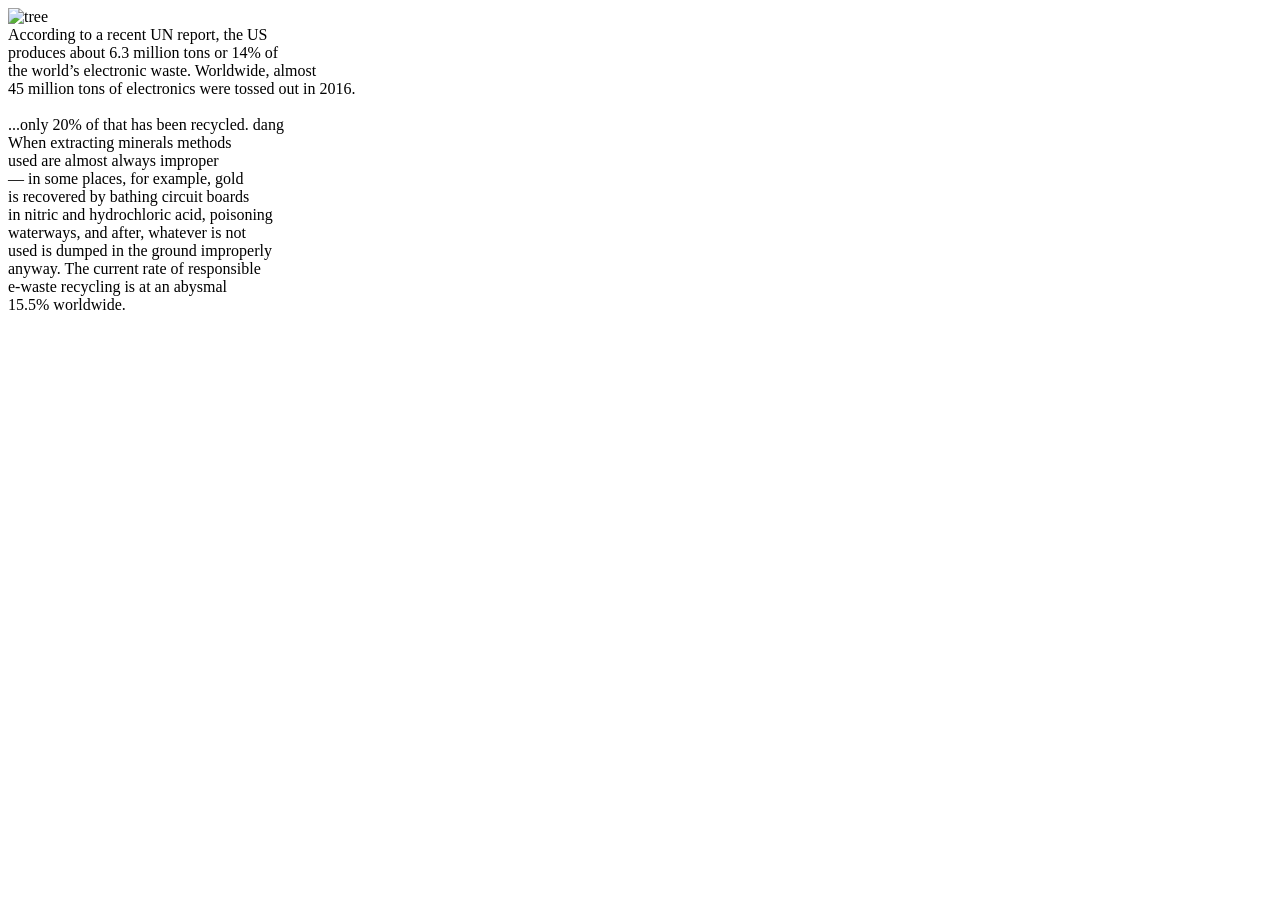
==== kd_dont_like_e-waste.html @ 38ab7802 "yikes" ====
<!DOCTYPE html>
<html>
<head>
    <meta charset='utf-8'>
    <title>ewaste_1</title>
    <link rel="stylesheet" type="text/css" href="/interactive2/css/wasted.css">
</head>
<body>
    <main>
        <img id=tree_photo src="" alt="tree">
        <div id=line>
        </div>
        <div id=text_1>
                According to a recent UN report, the US <br> produces about 6.3 million tons or 14% of<br> the world’s electronic waste. Worldwide, almost <br>45 million tons of electronics were tossed out in 2016. <br> 
                <br>
                ...only 20% of that has been recycled. dang
        </div>
        <div id=line_2>
        </div>
        <div id=text_2>
                When extracting minerals methods<br> used are almost always improper <br>— in some places, for example, gold <br>is recovered by bathing circuit boards<br> in nitric and hydrochloric acid, poisoning <br>waterways, and after, whatever is not<br> used is dumped in the ground improperly<br> anyway. The current rate of responsible <br>e-waste recycling is at an abysmal<br> 15.5% worldwide.
        </div>
    </div>
        <!-- <div id="orb"> -->
        </div>
        <!-- <div id="orbi"> -->
        </div>
        <!-- <div id="orbly"> -->
        </div>
    </main>
</body>
</html>
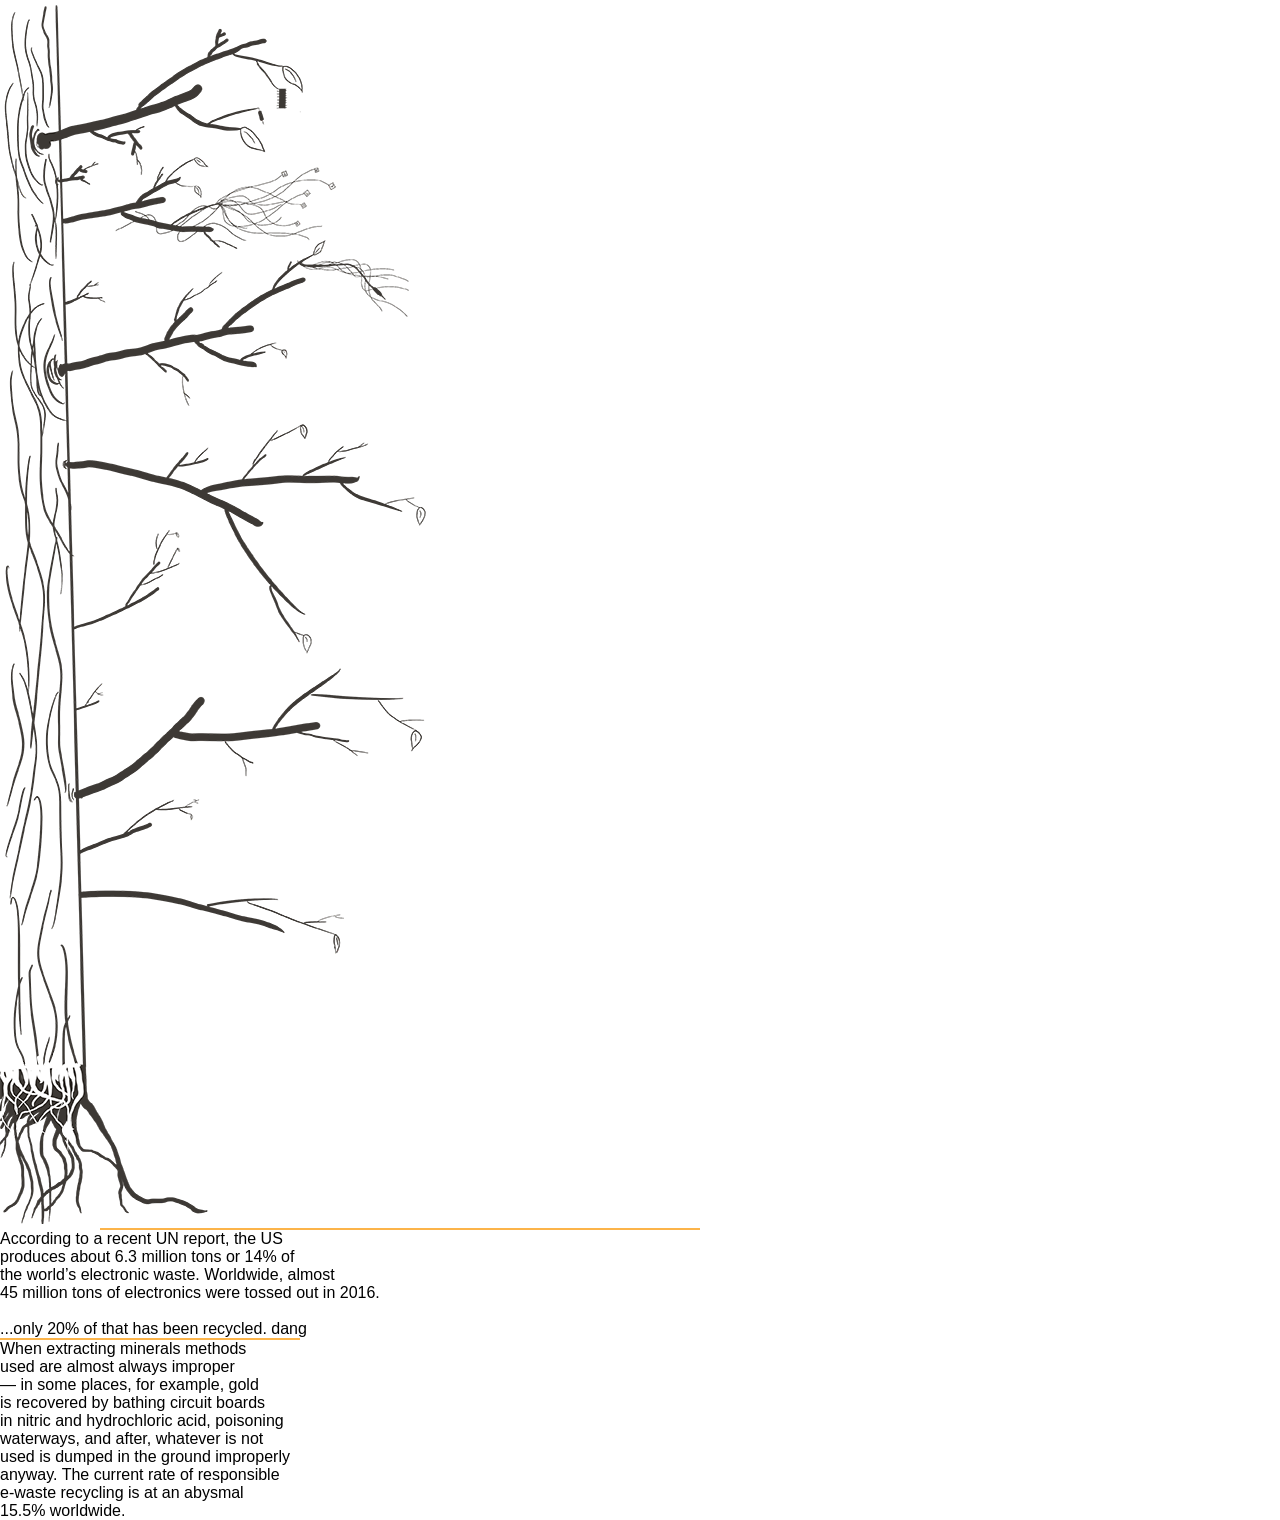
==== commit 328782b8: "goo" ====
--- a/kd_dont_like_e-waste.html
+++ b/kd_dont_like_e-waste.html
@@ -3,11 +3,11 @@
 <head>
     <meta charset='utf-8'>
     <title>ewaste_1</title>
-    <link rel="stylesheet" type="text/css" href="/interactive2/css/wasted.css">
+    <link rel="stylesheet" type="text/css" href="css/wasted.css">
 </head>
 <body>
     <main>
-        <img id=tree_photo src="" alt="tree">
+        <img id=tree_photo src="assets/tree_update.png" alt="tree">
         <div id=line>
         </div>
         <div id=text_1>
--- a/css/wasted.css
+++ b/css/wasted.css
@@ -0,0 +1,100 @@
+body {font-family: Arial, sans-serif;
+    font-weight: 900;
+    font-style: normal;
+    color: #fcb44a;
+    margin: 0;
+    padding: 0;
+    height: 100vh;
+    display: grid;
+    align-items: left;
+    justify-items: top;
+}
+
+#tree_photo {
+  margin-left:
+}
+
+#line {
+  width: 600px;
+  height: 2px;
+  background: #fcb44a;
+  margin-top: 0px;
+  margin-left: 100px;
+}
+
+#text_1 {
+  color: black;
+  font-weight: 300;
+  margin-left: 0px;
+  margin-top: 0px;
+}
+
+#line_2 {
+  width: 300px;
+  height: 2px;
+  background: #fcb44a;
+  margin-top: 0px;
+  margin-left: 0px;
+}
+
+#text_2 {
+  color: black;
+  font-weight: 300;
+  margin-left: 0px;
+  margin-top: 0px;
+}
+
+a:link {
+    font-family: helvetica;
+    color: black;
+    text-decoration: none;
+}
+
+a:hover {
+    color: blue !important;
+}
+
+#orb {
+    width: 200px;
+    height: 200px;
+    background: #fcb44a;
+    border-radius: 50%;
+    transition: transform 200ms;
+    display: inline-block;
+  }
+
+  #orb:hover {
+    color: #fcb44a;
+    transform: scale(1.08);
+  }
+
+  #orbi {
+    width: 100px;
+    height: 100px;
+    background: #3c3834;
+    border-radius: 50%;
+    transition: transform 200ms;
+    display: inline-block;
+  }
+
+  #orbi:hover {
+    color: #3c3834;
+    transform: scale(1.08);
+  }
+  #orbly {
+    width: 150px;
+    height: 150px;
+    background: #3c3834;
+    border-radius: 50%;
+    transition: transform 200ms;
+  }
+
+  #orbly:hover {
+    color: #3c3834;
+    transform: scale(1.08);
+  }
+
+
+h1 {
+
+}
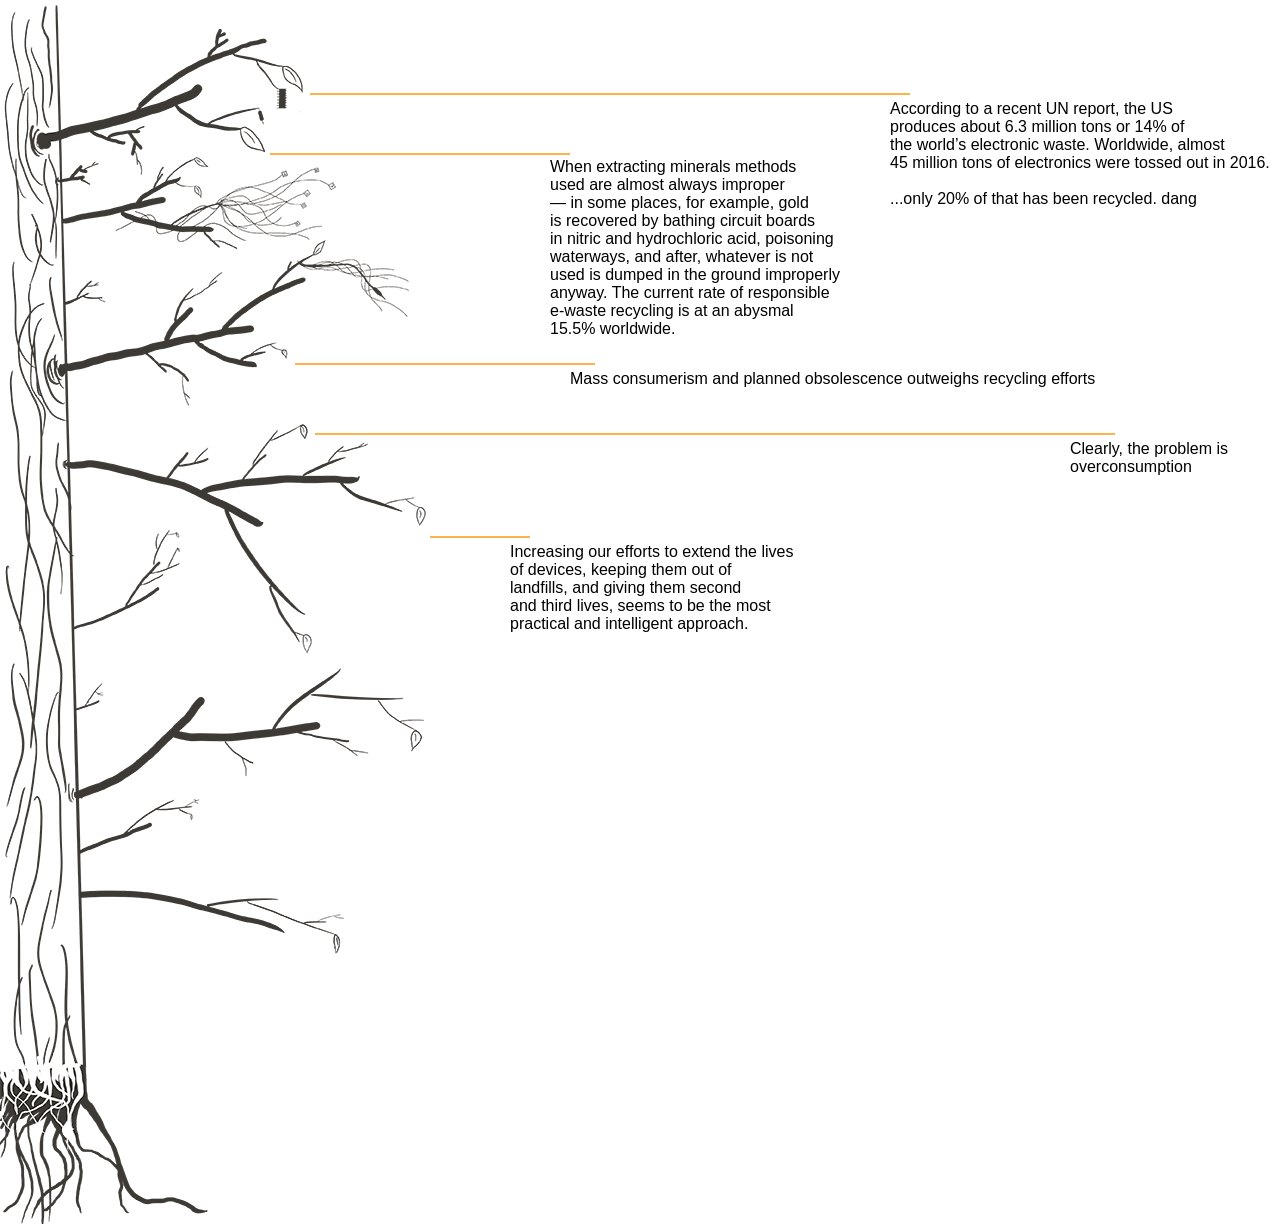
==== commit 53f52898: "egh" ====
--- a/kd_dont_like_e-waste.html
+++ b/kd_dont_like_e-waste.html
@@ -20,6 +20,21 @@
         <div id=text_2>
                 When extracting minerals methods<br> used are almost always improper <br>— in some places, for example, gold <br>is recovered by bathing circuit boards<br> in nitric and hydrochloric acid, poisoning <br>waterways, and after, whatever is not<br> used is dumped in the ground improperly<br> anyway. The current rate of responsible <br>e-waste recycling is at an abysmal<br> 15.5% worldwide.
         </div>
+        <div id=line_3>
+        </div>
+        <div id=text_3>
+            Mass consumerism and planned obsolescence outweighs recycling efforts<br>
+        </div>
+        <div id=line_4>
+        </div>
+        <div id=text_4>
+            Clearly, the problem is overconsumption<br>
+        </div>
+        <div id=line_5>
+        </div>
+        <div id=text_5>
+            Increasing our efforts to extend the lives<br> of devices, keeping them out of <br>landfills, and giving them second<br> and third lives, seems to be the most<br> practical and intelligent approach.<br>
+        </div>
     </div>
         <!-- <div id="orb"> -->
         </div>
--- a/css/wasted.css
+++ b/css/wasted.css
@@ -18,30 +18,75 @@
   width: 600px;
   height: 2px;
   background: #fcb44a;
-  margin-top: 0px;
-  margin-left: 100px;
+  margin-top: -1135px;
+  margin-left: 310px;
 }
 
 #text_1 {
   color: black;
   font-weight: 300;
-  margin-left: 0px;
-  margin-top: 0px;
+  margin-left: 890px;
+  margin-top: 5px;
 }
 
 #line_2 {
   width: 300px;
   height: 2px;
   background: #fcb44a;
-  margin-top: 0px;
-  margin-left: 0px;
+  margin-top: -55px;
+  margin-left: 270px;
 }
 
 #text_2 {
   color: black;
   font-weight: 300;
-  margin-left: 0px;
-  margin-top: 0px;
+  margin-left: 550px;
+  margin-top: 3px;
+}
+
+#line_3 {
+  width: 300px;
+  height: 2px;
+  background: #fcb44a;
+  margin-top: 25px;
+  margin-left: 295px;
+}
+
+#text_3 {
+  color: black;
+  font-weight: 300;
+  margin-left: 570px;
+  margin-top: 5px;
+}
+
+#line_4 {
+  width: 800px;
+  height: 2px;
+  background: #fcb44a;
+  margin-top: 45px;
+  margin-left: 315px;
+}
+
+#text_4 {
+  color: black;
+  font-weight: 300;
+  margin-left: 1070px;
+  margin-top: 5px;
+}
+
+#line_5 {
+  width: 100px;
+  height: 2px;
+  background: #fcb44a;
+  margin-top: 60px;
+  margin-left: 430px;
+}
+
+#text_5 {
+  color: black;
+  font-weight: 300;
+  margin-left: 510px;
+  margin-top: 5px;
 }
 
 a:link {
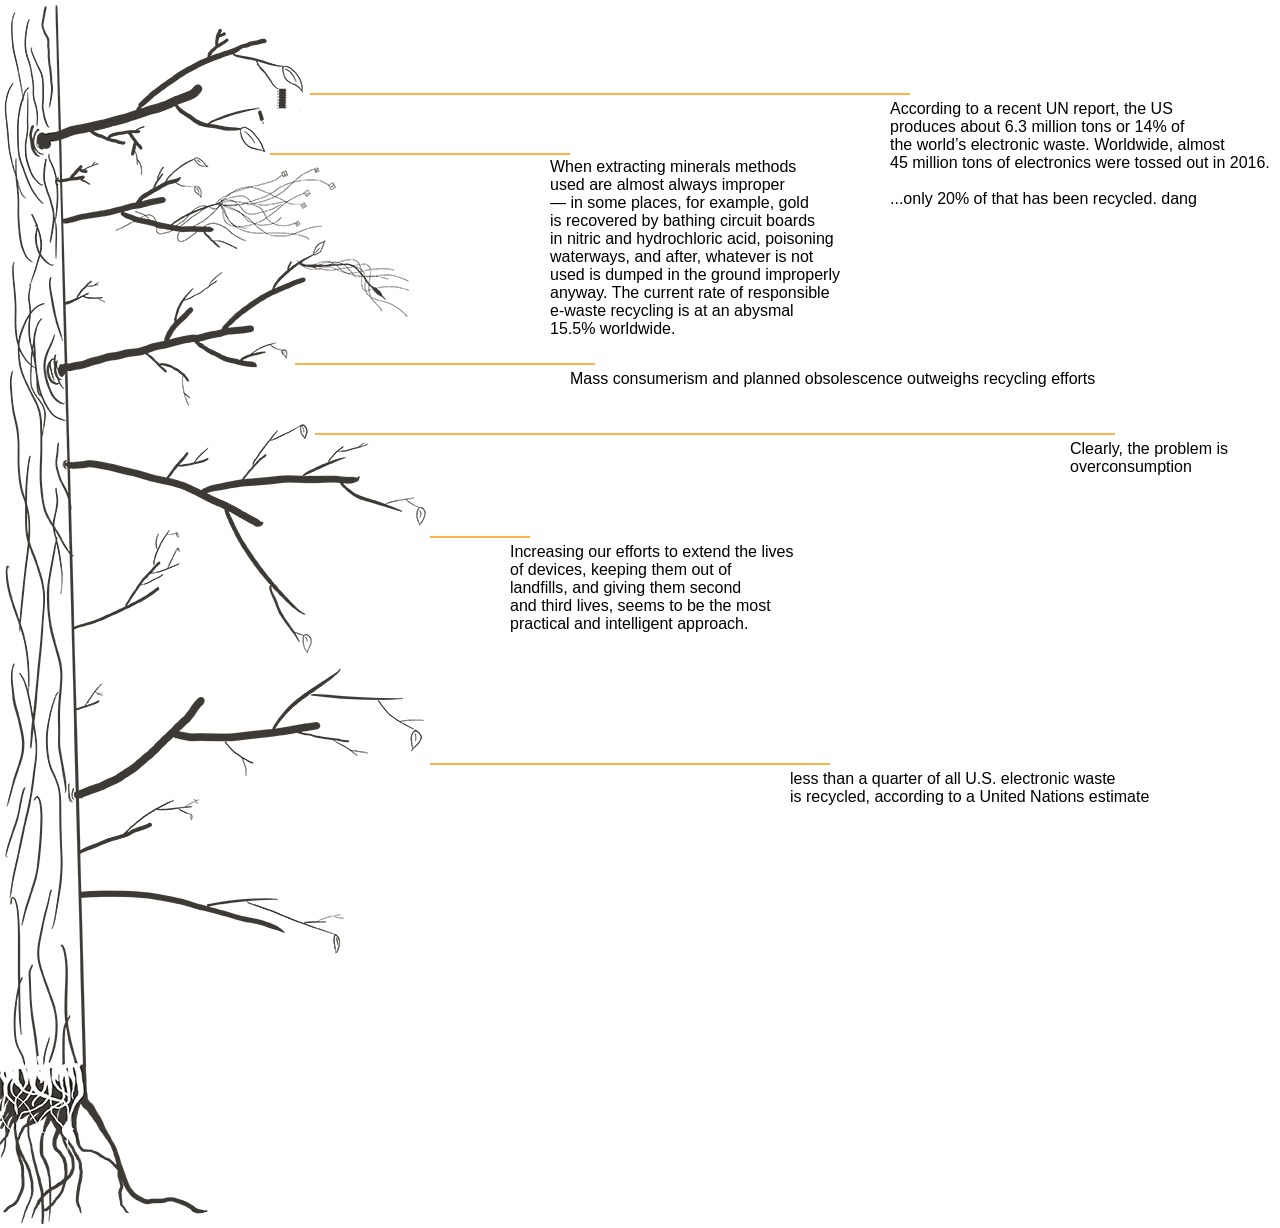
==== commit 6c7fcabc: "hah" ====
--- a/kd_dont_like_e-waste.html
+++ b/kd_dont_like_e-waste.html
@@ -35,6 +35,11 @@
         <div id=text_5>
             Increasing our efforts to extend the lives<br> of devices, keeping them out of <br>landfills, and giving them second<br> and third lives, seems to be the most<br> practical and intelligent approach.<br>
         </div>
+        <div id=line_6>
+        </div>
+        <div id=text_6>
+            less than a quarter of all U.S. electronic waste<br> is recycled, according to a United Nations estimate
+        </div>
     </div>
         <!-- <div id="orb"> -->
         </div>
--- a/css/wasted.css
+++ b/css/wasted.css
@@ -89,6 +89,21 @@
   margin-top: 5px;
 }
 
+#line_6 {
+  width: 400px;
+  height: 2px;
+  background: #fcb44a;
+  margin-top: 130px;
+  margin-left: 430px;
+}
+
+#text_6 {
+  color: black;
+  font-weight: 300;
+  margin-left: 790px;
+  margin-top: 5px;
+}
+
 a:link {
     font-family: helvetica;
     color: black;
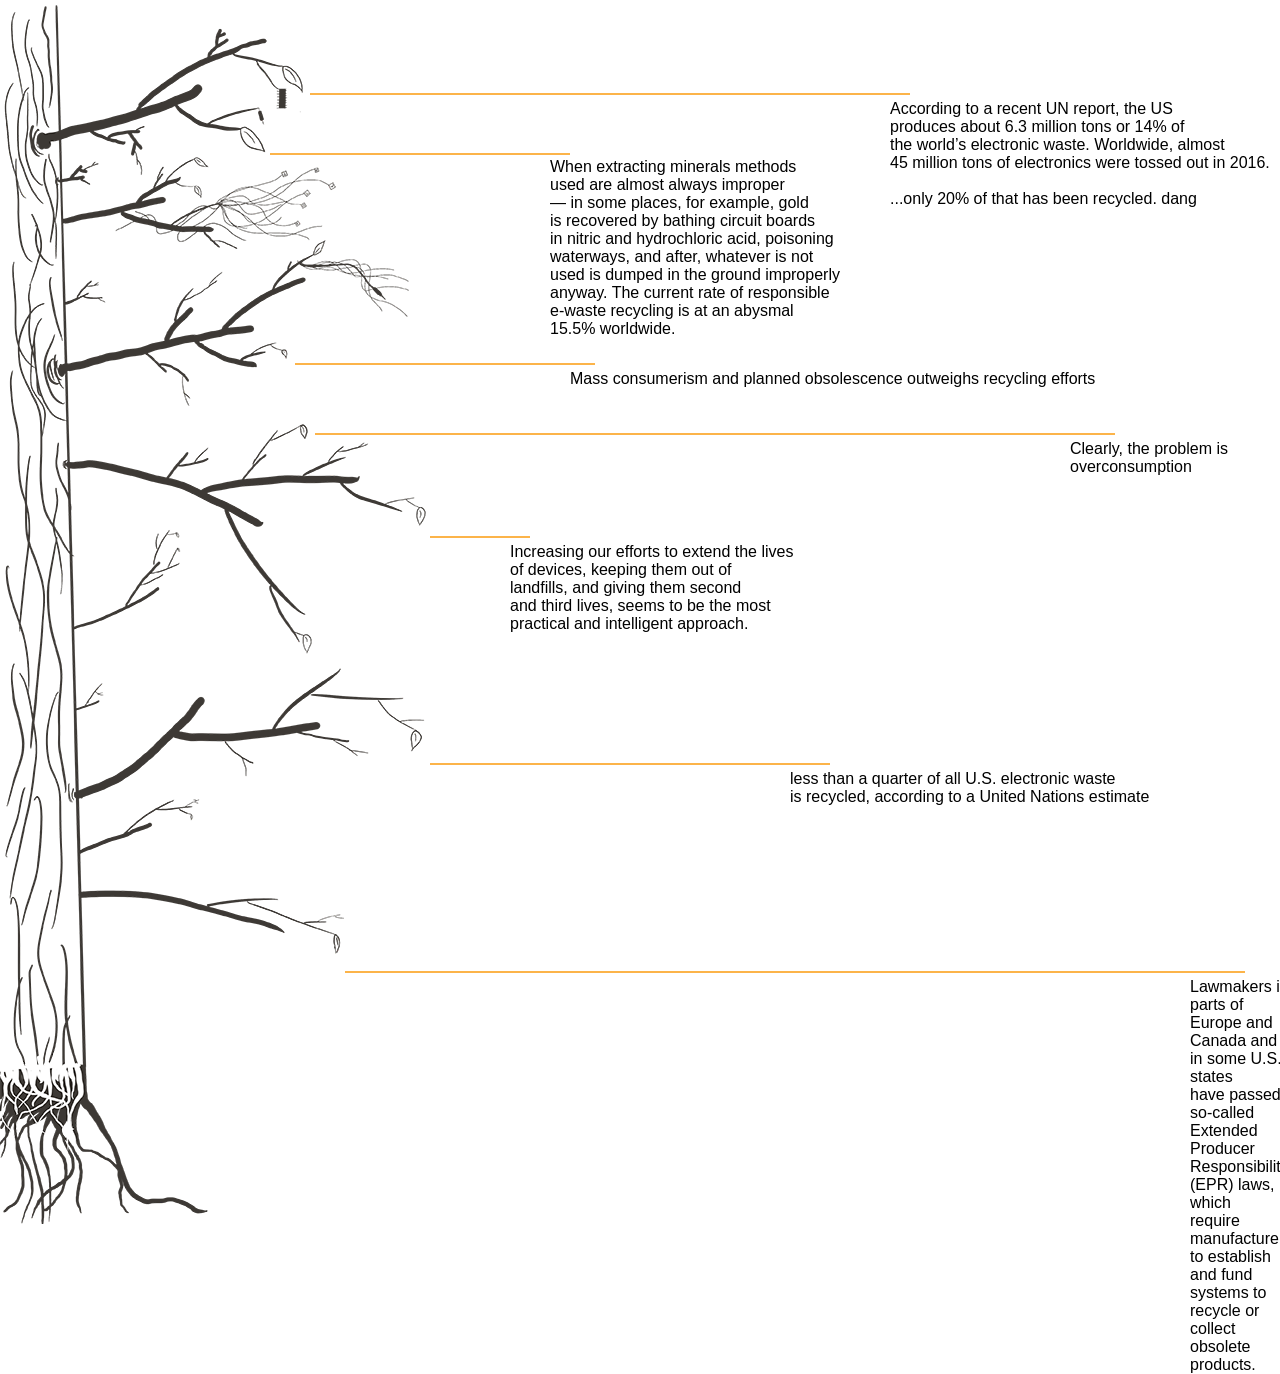
==== commit ade8efca: "gooooo" ====
--- a/kd_dont_like_e-waste.html
+++ b/kd_dont_like_e-waste.html
@@ -40,6 +40,11 @@
         <div id=text_6>
             less than a quarter of all U.S. electronic waste<br> is recycled, according to a United Nations estimate
         </div>
+        <div id=line_7>
+        </div>
+        <div id=text_7>
+            Lawmakers in parts of Europe and<br> Canada and in some U.S. states<br> have passed so-called Extended<br> Producer Responsibility (EPR) laws, which<br> require manufacturers to establish<br> and fund systems to recycle or collect<br> obsolete products.
+        </div>
     </div>
         <!-- <div id="orb"> -->
         </div>
--- a/css/wasted.css
+++ b/css/wasted.css
@@ -104,6 +104,21 @@
   margin-top: 5px;
 }
 
+#line_7 {
+  width: 900px;
+  height: 2px;
+  background: #fcb44a;
+  margin-top: 165px;
+  margin-left: 345px;
+}
+
+#text_7 {
+  color: black;
+  font-weight: 300;
+  margin-left: 1190px;
+  margin-top: 5px;
+}
+
 a:link {
     font-family: helvetica;
     color: black;
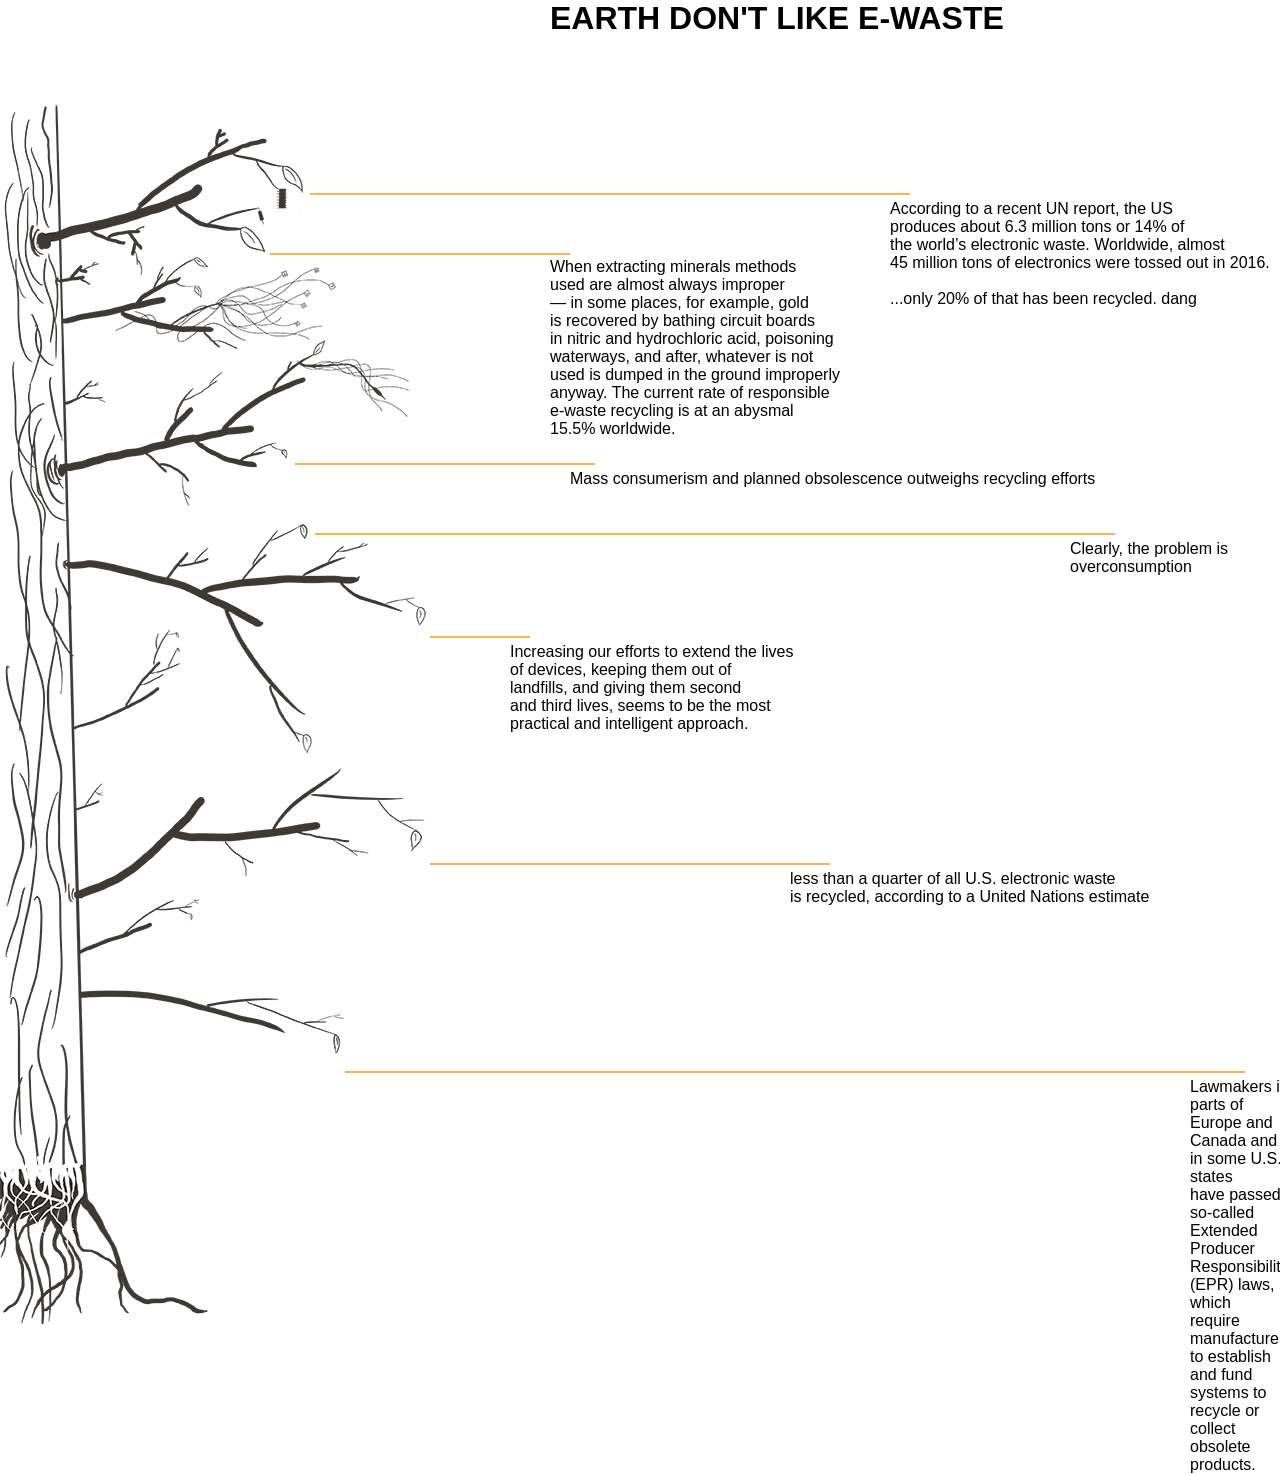
==== commit acb48d38: "gooah" ====
--- a/kd_dont_like_e-waste.html
+++ b/kd_dont_like_e-waste.html
@@ -7,6 +7,9 @@
 </head>
 <body>
     <main>
+        <h1>
+            EARTH DON'T LIKE E-WASTE
+        </h1>
         <img id=tree_photo src="assets/tree_update.png" alt="tree">
         <div id=line>
         </div>
--- a/css/wasted.css
+++ b/css/wasted.css
@@ -1,3 +1,17 @@
+h1 {
+  font-family: Arial, sans-serif;
+    font-weight: 900;
+    font-style: normal;
+    color: black;
+    margin: 0;
+    padding: 0;
+    height: 100vh;
+    display: grid;
+    align-items: left;
+    justify-items: top;
+    margin-left: 550px;
+}
+
 body {font-family: Arial, sans-serif;
     font-weight: 900;
     font-style: normal;
@@ -11,7 +25,7 @@
 }
 
 #tree_photo {
-  margin-left:
+  margin-top: -800px;
 }
 
 #line {
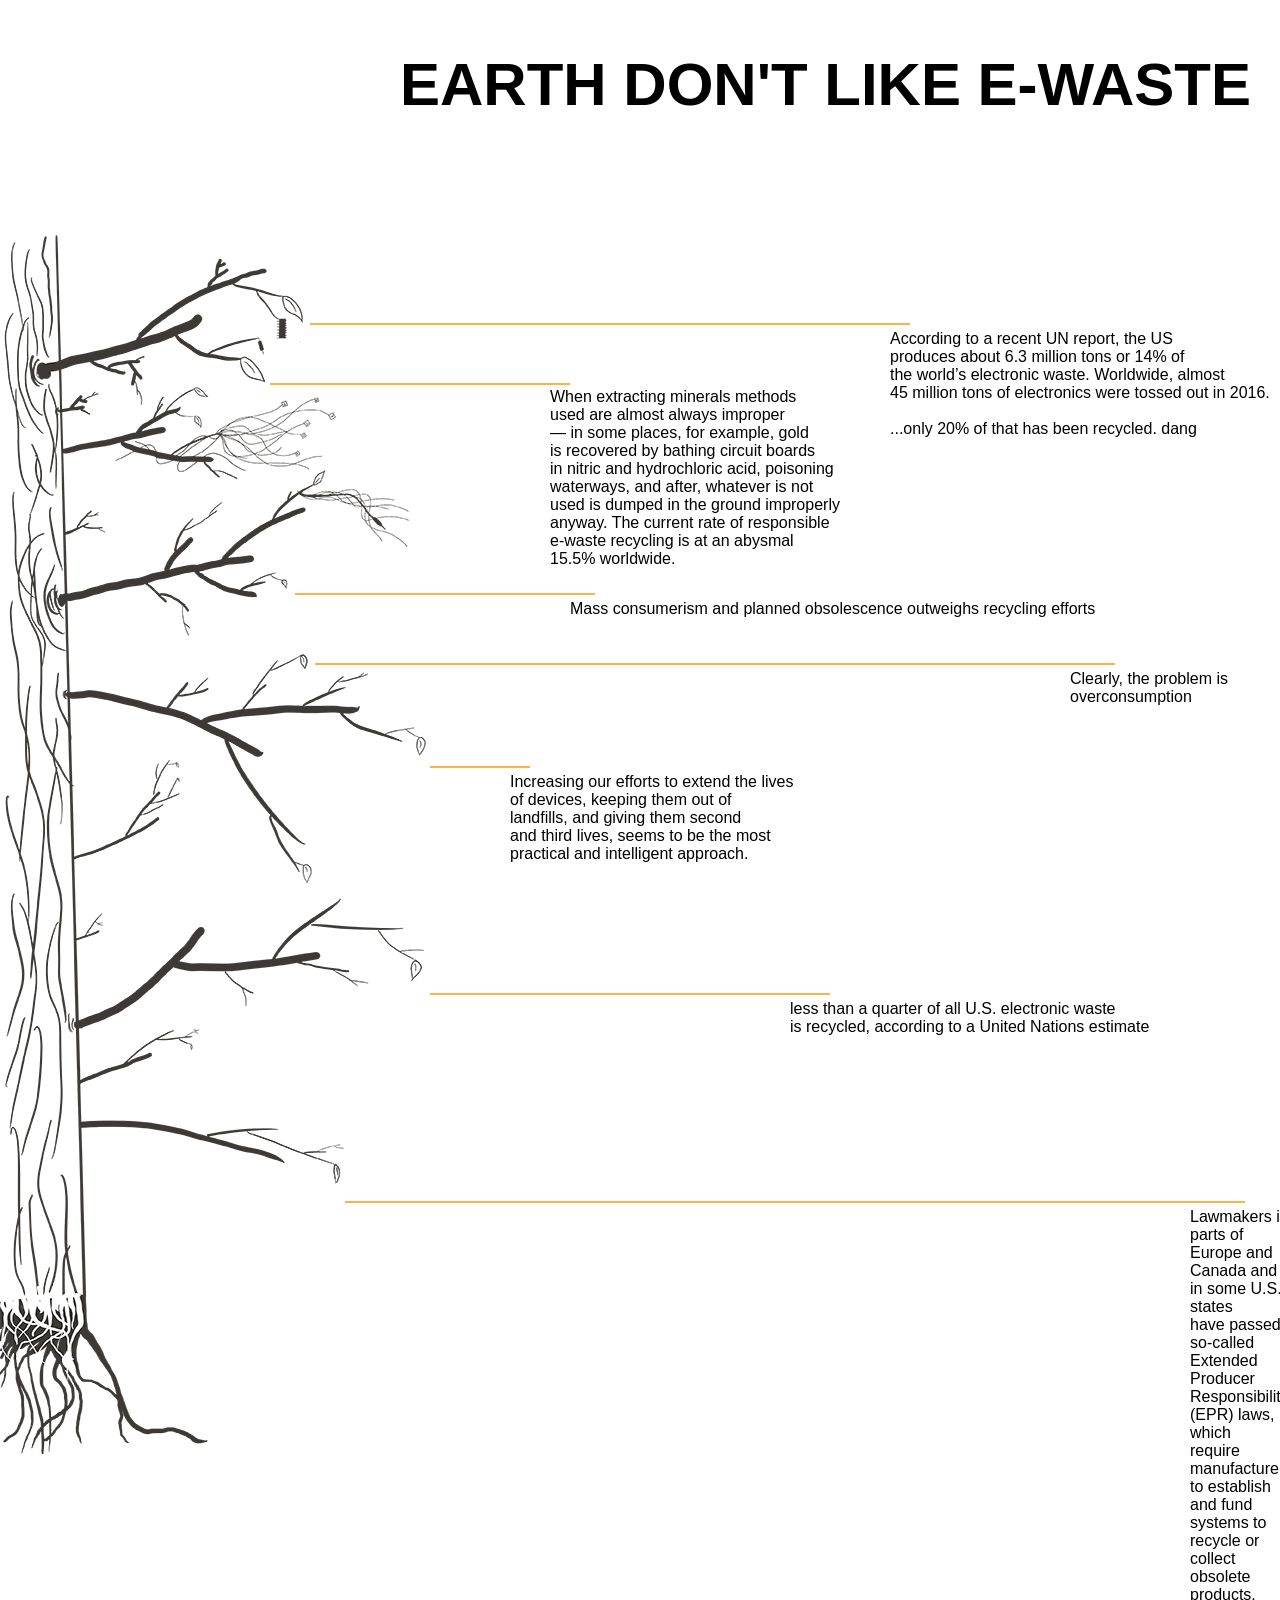
==== commit 51b9e4ac: "gh" ====
--- a/kd_dont_like_e-waste.html
+++ b/kd_dont_like_e-waste.html
@@ -14,9 +14,11 @@
         <div id=line>
         </div>
         <div id=text_1>
+            <a href="https://www.forbes.com/sites/vianneyvaute/2018/10/29/recycling-is-not-the-answer-to-the-e-waste-crisis/">
                 According to a recent UN report, the US <br> produces about 6.3 million tons or 14% of<br> the world’s electronic waste. Worldwide, almost <br>45 million tons of electronics were tossed out in 2016. <br> 
                 <br>
                 ...only 20% of that has been recycled. dang
+            </a>
         </div>
         <div id=line_2>
         </div>
--- a/css/wasted.css
+++ b/css/wasted.css
@@ -2,6 +2,7 @@
   font-family: Arial, sans-serif;
     font-weight: 900;
     font-style: normal;
+    font-size: 60px;
     color: black;
     margin: 0;
     padding: 0;
@@ -9,7 +10,9 @@
     display: grid;
     align-items: left;
     justify-items: top;
-    margin-left: 550px;
+    margin-left: 400px;
+    margin-top: 50px;
+    margin-bottom: 80px;
 }
 
 body {font-family: Arial, sans-serif;
@@ -35,6 +38,16 @@
   margin-top: -1135px;
   margin-left: 310px;
 }
+a:link {
+  font-family: Arial, sans-serif;
+  font-style: normal;
+  font-weight: 300;
+  color: black;
+  text-decoration: none;
+}
+
+a:hover {
+}
 
 #text_1 {
   color: black;
